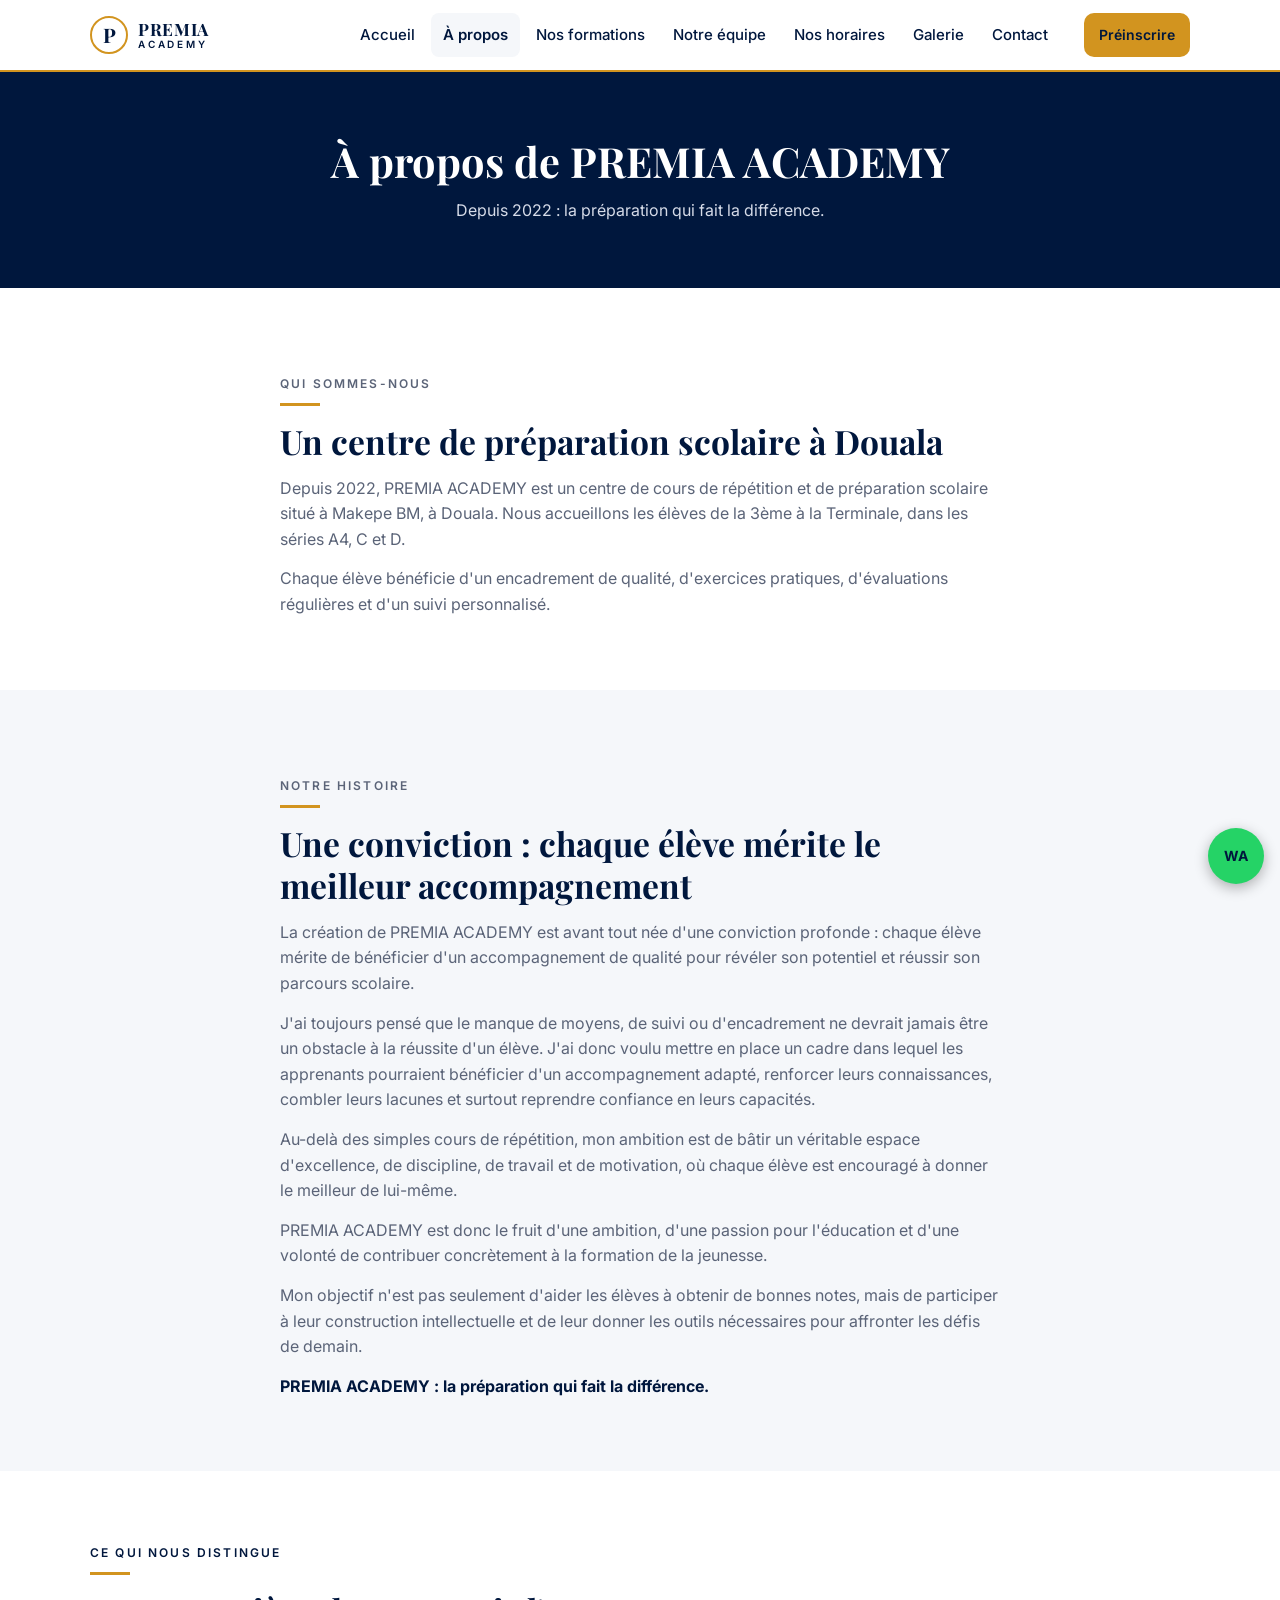
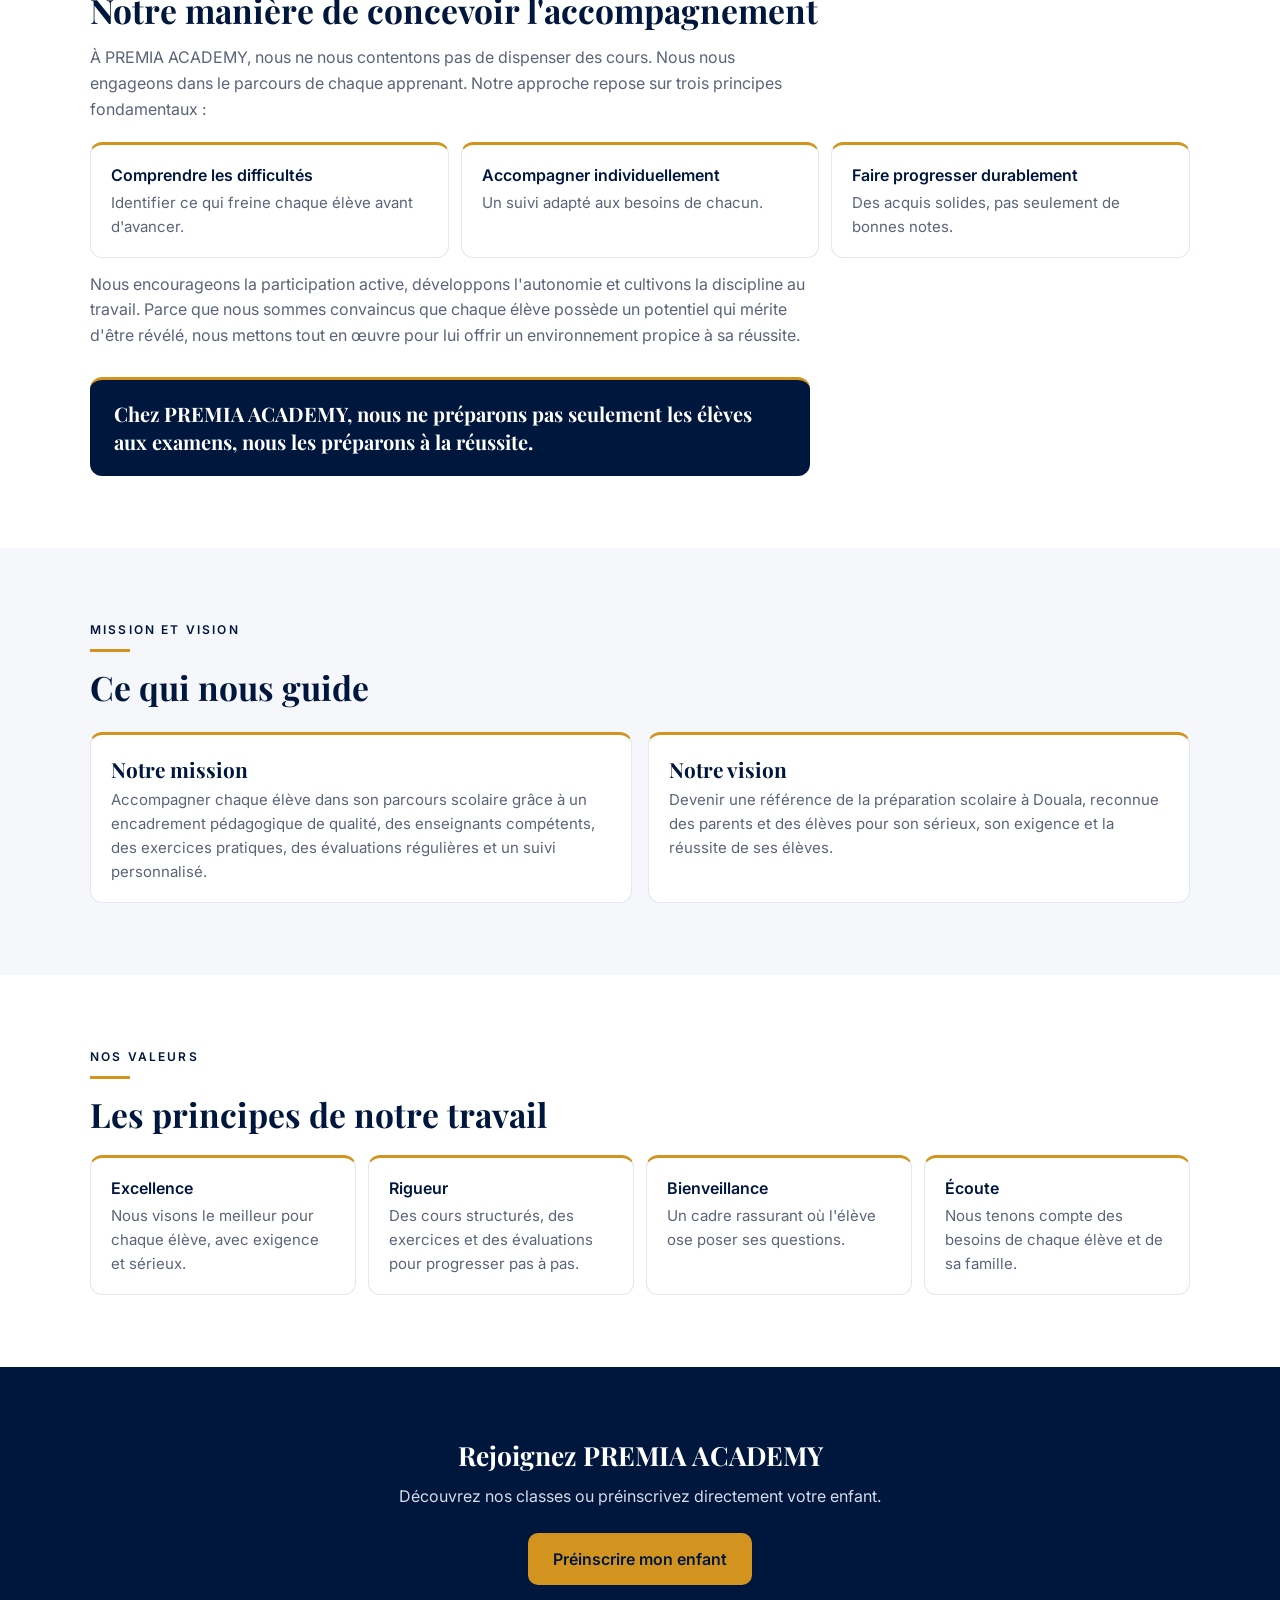
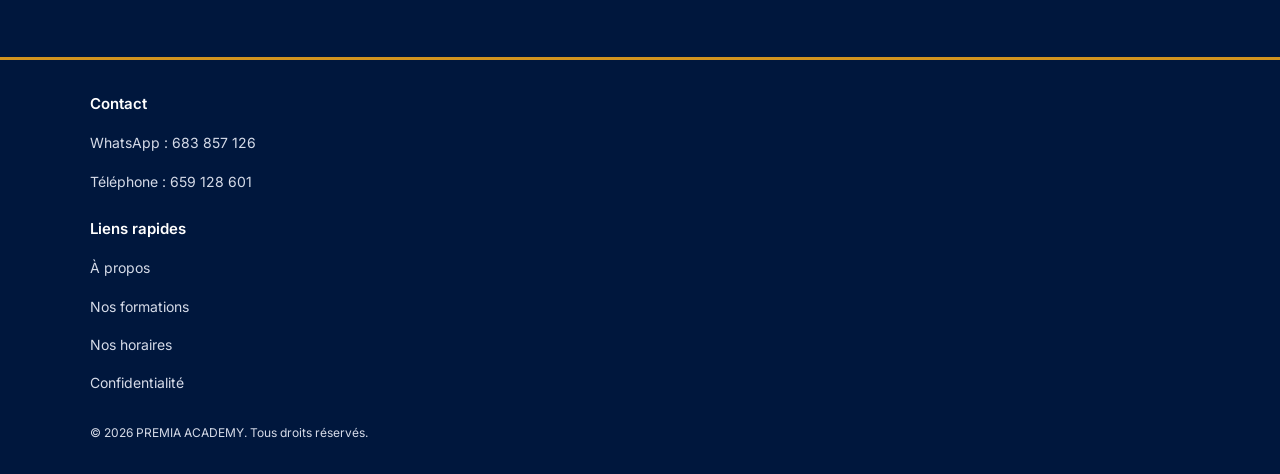
==== a-propos.html @ 53cdbd76 "Mise en ligne du site" ====
<!DOCTYPE html>
<html lang="fr">
<head>
  <meta charset="UTF-8">
  <meta name="viewport" content="width=device-width, initial-scale=1">
  <title>À propos | PREMIA ACADEMY, centre de préparation scolaire à Douala depuis 2022</title>
  <meta name="description" content="Découvrez PREMIA ACADEMY, centre de cours de répétition à Makepe, Douala. Notre mission : accompagner les élèves de la 3ème à la Terminale vers la réussite scolaire.">
  <meta name="theme-color" content="#00173D">
  <link rel="icon" type="image/png" href="assets/img/logo/logo-complet.png">
  <meta property="og:type" content="website">
  <meta property="og:title" content="À propos | PREMIA ACADEMY">
  <meta property="og:description" content="Notre histoire, notre approche, notre mission et nos valeurs.">
  <meta property="og:image" content="assets/img/logo/logo-complet.png">
  <link rel="preconnect" href="https://fonts.googleapis.com">
  <link rel="preconnect" href="https://fonts.gstatic.com" crossorigin>
  <link href="https://fonts.googleapis.com/css2?family=Inter:wght@400;500;600&family=Playfair+Display:wght@600;700&display=swap" rel="stylesheet">
  <link rel="stylesheet" href="assets/css/style.css">
  <script src="assets/js/main.js" defer></script>
</head>
<body>
  <a class="skip-link" href="#contenu">Aller au contenu</a>

  <header class="site-header">
    <div class="header-inner">
      <a class="brand" href="index.html" aria-label="PREMIA ACADEMY, accueil">
        <span class="brand-mono" aria-hidden="true">P</span>
        <span class="brand-text">
          <span class="brand-name">PREMIA</span>
          <span class="brand-sub">ACADEMY</span>
        </span>
      </a>
      <div class="header-actions">
        <a class="btn btn-gold btn-sm" href="preinscription.html">Préinscrire</a>
        <button class="nav-toggle" type="button" aria-expanded="false"
                aria-controls="menu-principal" aria-label="Ouvrir le menu">
          <span class="nav-toggle-bar"></span>
        </button>
      </div>
    </div>
    <nav class="main-nav" id="menu-principal" aria-label="Navigation principale">
      <ul>
        <li><a href="index.html">Accueil</a></li>
        <li><a href="a-propos.html" aria-current="page">À propos</a></li>
        <li><a href="formations.html">Nos formations</a></li>
        <li><a href="equipe.html">Notre équipe</a></li>
        <li><a href="horaires.html">Nos horaires</a></li>
        <li><a href="galerie.html">Galerie</a></li>
        <li><a href="contact.html">Contact</a></li>
      </ul>
    </nav>
  </header>

  <main id="contenu">
    <section class="page-hero">
      <div class="container">
        <h1>À propos de PREMIA ACADEMY</h1>
        <p>Depuis 2022 : la préparation qui fait la différence.</p>
      </div>
    </section>

    <section class="section" aria-labelledby="titre-qui">
      <div class="container texte-long">
        <p class="eyebrow">Qui sommes-nous</p>
        <h2 id="titre-qui">Un centre de préparation scolaire à Douala</h2>
        <p>Depuis 2022, PREMIA ACADEMY est un centre de cours de répétition et de préparation scolaire situé à Makepe BM, à Douala. Nous accueillons les élèves de la 3ème à la Terminale, dans les séries A4, C et D.</p>
        <p>Chaque élève bénéficie d'un encadrement de qualité, d'exercices pratiques, d'évaluations régulières et d'un suivi personnalisé.</p>
      </div>
    </section>

    <section class="section section-alt" aria-labelledby="titre-histoire">
      <div class="container texte-long">
        <p class="eyebrow">Notre histoire</p>
        <h2 id="titre-histoire">Une conviction : chaque élève mérite le meilleur accompagnement</h2>
        <p>La création de PREMIA ACADEMY est avant tout née d'une conviction profonde : chaque élève mérite de bénéficier d'un accompagnement de qualité pour révéler son potentiel et réussir son parcours scolaire.</p>
        <p>J'ai toujours pensé que le manque de moyens, de suivi ou d'encadrement ne devrait jamais être un obstacle à la réussite d'un élève. J'ai donc voulu mettre en place un cadre dans lequel les apprenants pourraient bénéficier d'un accompagnement adapté, renforcer leurs connaissances, combler leurs lacunes et surtout reprendre confiance en leurs capacités.</p>
        <p>Au-delà des simples cours de répétition, mon ambition est de bâtir un véritable espace d'excellence, de discipline, de travail et de motivation, où chaque élève est encouragé à donner le meilleur de lui-même.</p>
        <p>PREMIA ACADEMY est donc le fruit d'une ambition, d'une passion pour l'éducation et d'une volonté de contribuer concrètement à la formation de la jeunesse.</p>
        <p>Mon objectif n'est pas seulement d'aider les élèves à obtenir de bonnes notes, mais de participer à leur construction intellectuelle et de leur donner les outils nécessaires pour affronter les défis de demain.</p>
        <p><strong>PREMIA ACADEMY : la préparation qui fait la différence.</strong></p>
      </div>
    </section>

    <section class="section" aria-labelledby="titre-distingue">
      <div class="container">
        <p class="eyebrow">Ce qui nous distingue</p>
        <h2 id="titre-distingue">Notre manière de concevoir l'accompagnement</h2>
        <div class="texte-long">
          <p>À PREMIA ACADEMY, nous ne nous contentons pas de dispenser des cours. Nous nous engageons dans le parcours de chaque apprenant. Notre approche repose sur trois principes fondamentaux :</p>
        </div>
        <ul class="cards cards-3">
          <li class="card">
            <h3>Comprendre les difficultés</h3>
            <p>Identifier ce qui freine chaque élève avant d'avancer.</p>
          </li>
          <li class="card">
            <h3>Accompagner individuellement</h3>
            <p>Un suivi adapté aux besoins de chacun.</p>
          </li>
          <li class="card">
            <h3>Faire progresser durablement</h3>
            <p>Des acquis solides, pas seulement de bonnes notes.</p>
          </li>
        </ul>
        <div class="texte-long">
          <p>Nous encourageons la participation active, développons l'autonomie et cultivons la discipline au travail. Parce que nous sommes convaincus que chaque élève possède un potentiel qui mérite d'être révélé, nous mettons tout en œuvre pour lui offrir un environnement propice à sa réussite.</p>
        </div>
        <p class="citation">Chez PREMIA ACADEMY, nous ne préparons pas seulement les élèves aux examens, nous les préparons à la réussite.</p>
      </div>
    </section>

    <section class="section section-alt" aria-labelledby="titre-mission">
      <div class="container">
        <p class="eyebrow">Mission et vision</p>
        <h2 id="titre-mission">Ce qui nous guide</h2>
        <div class="duo">
          <div class="card">
            <h3>Notre mission</h3>
            <p>Accompagner chaque élève dans son parcours scolaire grâce à un encadrement pédagogique de qualité, des enseignants compétents, des exercices pratiques, des évaluations régulières et un suivi personnalisé.</p>
          </div>
          <div class="card">
            <h3>Notre vision</h3>
            <p>Devenir une référence de la préparation scolaire à Douala, reconnue des parents et des élèves pour son sérieux, son exigence et la réussite de ses élèves.</p>
          </div>
        </div>
      </div>
    </section>

    <section class="section" aria-labelledby="titre-valeurs">
      <div class="container">
        <p class="eyebrow">Nos valeurs</p>
        <h2 id="titre-valeurs">Les principes de notre travail</h2>
        <ul class="cards">
          <li class="card">
            <h3>Excellence</h3>
            <p>Nous visons le meilleur pour chaque élève, avec exigence et sérieux.</p>
          </li>
          <li class="card">
            <h3>Rigueur</h3>
            <p>Des cours structurés, des exercices et des évaluations pour progresser pas à pas.</p>
          </li>
          <li class="card">
            <h3>Bienveillance</h3>
            <p>Un cadre rassurant où l'élève ose poser ses questions.</p>
          </li>
          <li class="card">
            <h3>Écoute</h3>
            <p>Nous tenons compte des besoins de chaque élève et de sa famille.</p>
          </li>
        </ul>
      </div>
    </section>

    <section class="cta">
      <div class="container">
        <h2>Rejoignez PREMIA ACADEMY</h2>
        <p>Découvrez nos classes ou préinscrivez directement votre enfant.</p>
        <a class="btn btn-gold" href="preinscription.html">Préinscrire mon enfant</a>
      </div>
    </section>
  </main>

  <footer class="site-footer">
    <div class="container">
      <h3>Contact</h3>
      <a href="https://wa.me/237683857126">WhatsApp : 683 857 126</a>
      <a href="tel:+237659128601">Téléphone : 659 128 601</a>
      <h3>Liens rapides</h3>
      <a href="a-propos.html">À propos</a>
      <a href="formations.html">Nos formations</a>
      <a href="horaires.html">Nos horaires</a>
      <a href="confidentialite.html">Confidentialité</a>
      <p class="copyright">© 2026 PREMIA ACADEMY. Tous droits réservés.</p>
    </div>
  </footer>

  <a class="wa-float" href="https://wa.me/237683857126" aria-label="Écrire sur WhatsApp">WA</a>
</body>
</html>
---- assets/css/style.css ----
*, *::before, *::after {
  box-sizing: border-box;
}

html, body {
  max-width: 100%;
  overflow-x: hidden;
}

body {
  overflow-wrap: break-word;
}

img, table, iframe, video {
  max-width: 100%;
  height: auto;
}
/* =========================================================
   PREMIA ACADEMY - style.css
   1. Variables   2. Base   3. Boutons   4. En-tête
   5. Sections    6. Pied de page   7. Adaptations écran large
   ========================================================= */

/* ---------- 1. VARIABLES (la charte graphique) ---------- */
:root {
  --marine: #00173D;
  --dore: #D2941F;
  --blanc: #FFFFFF;
  --fond-alt: #F5F7FA;
  --texte-2: #5B6478;
  --bord: #E2E7F0;
  --clair: #D5DBE8;
  --font-titre: 'Playfair Display', Georgia, serif;
  --font-texte: 'Inter', system-ui, -apple-system, 'Segoe UI', Arial, sans-serif;
}

/* ---------- 2. BASE ---------- */
*, *::before, *::after { box-sizing: border-box; }
html { scroll-behavior: smooth; -webkit-text-size-adjust: 100%; }
body {
  margin: 0;
  font-family: var(--font-texte);
  font-size: 1rem;
  line-height: 1.6;
  color: var(--marine);
  background: var(--blanc);
}
img { max-width: 100%; height: auto; display: block; }
h1, h2, h3, p, ul, ol { margin: 0; padding: 0; }
ul, ol { list-style: none; }
a { color: inherit; }
h2 {
  font-family: var(--font-titre);
  font-weight: 700;
  font-size: 1.7rem;
  line-height: 1.25;
}
.container { width: min(100% - 48px, 1100px); margin-inline: auto; }

:focus-visible { outline: 3px solid var(--dore); outline-offset: 3px; }

.skip-link {
  position: absolute; left: -9999px; top: 8px;
  background: var(--marine); color: var(--blanc);
  padding: 10px 16px; border-radius: 8px; z-index: 100;
}
.skip-link:focus { left: 16px; }

/* ---------- 3. BOUTONS ---------- */
.btn {
  display: inline-flex; align-items: center; justify-content: center;
  min-height: 52px; padding: 0 24px;
  border: 1.5px solid transparent; border-radius: 10px;
  font-weight: 600; font-size: 1rem; text-decoration: none;
  transition: transform .15s ease, background-color .15s ease;
}
.btn:hover { transform: translateY(-2px); }
.btn-gold { background: var(--dore); color: var(--marine); }
.btn-gold:hover { background: #E0A22E; }
.btn-outline { border-color: var(--marine); color: var(--marine); }
.btn-outline:hover { background: var(--marine); color: var(--blanc); }
.btn-outline-light { border-color: var(--blanc); color: var(--blanc); }
.btn-outline-light:hover { background: var(--blanc); color: var(--marine); }
.btn-sm { min-height: 44px; padding: 0 14px; font-size: .875rem; }

/* ---------- 4. EN-TÊTE ---------- */
.site-header {
  position: sticky; top: 0; z-index: 50;
  background: var(--blanc);
  border-bottom: 2px solid var(--dore);
}
.header-inner {
  width: min(100% - 32px, 1100px); height: 64px; margin-inline: auto;
  display: flex; align-items: center; justify-content: space-between;
}
.brand { display: flex; align-items: center; gap: 10px; text-decoration: none; }
.brand-mono {
  width: 38px; height: 38px; border-radius: 50%;
  border: 2px solid var(--dore);
  display: flex; align-items: center; justify-content: center;
  font-family: var(--font-titre); font-weight: 700; font-size: 1.25rem;
}
.brand-text { display: flex; flex-direction: column; line-height: 1.1; }
.brand-name { font-family: var(--font-titre); font-weight: 700; font-size: 1.0625rem; letter-spacing: .04em; }
.brand-sub { font-size: .625rem; font-weight: 600; letter-spacing: .28em; }
.header-actions { display: flex; align-items: center; gap: 8px; }

/* Bouton menu (burger) */
.nav-toggle {
  width: 44px; height: 44px; background: none; border: 0; cursor: pointer;
  display: flex; align-items: center; justify-content: center;
}
.nav-toggle-bar, .nav-toggle-bar::before, .nav-toggle-bar::after {
  display: block; width: 24px; height: 2px;
  background: var(--marine); border-radius: 2px;
  transition: transform .2s ease, background-color .2s ease;
}
.nav-toggle-bar { position: relative; }
.nav-toggle-bar::before, .nav-toggle-bar::after { content: ""; position: absolute; left: 0; }
.nav-toggle-bar::before { top: -7px; }
.nav-toggle-bar::after { top: 7px; }
.nav-toggle[aria-expanded="true"] .nav-toggle-bar { background: transparent; }
.nav-toggle[aria-expanded="true"] .nav-toggle-bar::before { top: 0; transform: rotate(45deg); }
.nav-toggle[aria-expanded="true"] .nav-toggle-bar::after { top: 0; transform: rotate(-45deg); }

/* Menu : caché sur mobile, affiché quand le JavaScript ajoute "is-open" */
.main-nav { display: none; background: var(--blanc); border-top: 1px solid var(--bord); }
.main-nav.is-open { display: block; }
.main-nav a {
  display: block; padding: 14px 24px; min-height: 48px;
  font-weight: 500; text-decoration: none;
}
.main-nav a:hover, .main-nav a[aria-current="page"] { background: var(--fond-alt); }
.main-nav a[aria-current="page"] { font-weight: 600; }

/* ---------- 5. SECTIONS ---------- */
.hero { background: var(--marine); color: var(--blanc); text-align: center; padding: 32px 0 40px; }
.hero-logo {
  width: 128px; height: 128px; margin: 0 auto 24px;
  background: var(--blanc); padding: 6px; border-radius: 16px;
}
.hero h1 { font-family: var(--font-titre); font-weight: 700; font-size: 1.95rem; line-height: 1.2; }
.hero h1 span { color: var(--dore); }
.hero-text { max-width: 560px; margin: 16px auto 0; color: var(--clair); font-size: 1.0625rem; }
.hero-actions { display: flex; flex-direction: column; gap: 12px; margin-top: 28px; }

.section { padding: 48px 0; }
.section-alt { background: var(--fond-alt); }
.eyebrow { font-size: .75rem; font-weight: 600; letter-spacing: .18em; text-transform: uppercase; }
.eyebrow::after { content: ""; display: block; width: 40px; height: 3px; background: var(--dore); margin: 10px 0 14px; }

.card { background: var(--blanc); border: 1px solid var(--bord); border-radius: 12px; padding: 18px 20px; }
.card h3 { font-size: 1rem; font-weight: 600; }
.card p { margin-top: 2px; color: var(--texte-2); font-size: .9375rem; }
.cards { display: grid; gap: 12px; margin-top: 20px; }
.cards .card { border-top: 3px solid var(--dore); }
.section .container > .card { margin-top: 12px; }
.section .container > .btn { width: 100%; margin-top: 20px; }

.class-grid { display: grid; grid-template-columns: 1fr 1fr; gap: 12px; margin: 20px 0 24px; }
.class-grid + .btn { margin-top: 0; }
.class-card {
  background: var(--blanc); border: 1px solid var(--bord); border-top: 3px solid var(--dore);
  border-radius: 12px; padding: 16px; min-height: 112px;
}
.class-card h3 { font-family: var(--font-titre); font-weight: 700; font-size: 1.25rem; }
.class-card p { margin-top: 6px; color: var(--texte-2); font-size: .8125rem; }

.steps { counter-reset: etape; margin-top: 8px; }
.steps li {
  counter-increment: etape;
  display: grid; grid-template-columns: 36px 1fr; column-gap: 14px; margin-top: 18px;
}
.steps li::before {
  content: counter(etape);
  grid-column: 1; grid-row: 1 / span 2;
  width: 36px; height: 36px; border-radius: 50%;
  background: var(--dore); color: var(--marine); font-weight: 700;
  display: flex; align-items: center; justify-content: center;
}
.steps h3 { grid-column: 2; grid-row: 1; font-size: 1rem; font-weight: 600; }
.steps p { grid-column: 2; grid-row: 2; color: var(--texte-2); font-size: .9375rem; }

.cta { background: var(--marine); color: var(--blanc); text-align: center; padding: 48px 0; }
.cta h2 { color: var(--blanc); font-size: 1.65rem; }
.cta p { max-width: 640px; margin: 12px auto 24px; color: var(--clair); }
.cta .btn { width: 100%; }

/* ---------- 6. PIED DE PAGE ---------- */
.site-footer {
  background: var(--marine); color: var(--clair);
  padding: 32px 0; border-top: 3px solid var(--dore); font-size: .875rem;
}
.site-footer h3 { margin: 0 0 8px; color: var(--blanc); font-size: .9375rem; font-weight: 600; }
.site-footer h3:not(:first-child) { margin-top: 16px; }
.site-footer a { display: block; padding: 8px 0; text-decoration: none; }
.site-footer a:hover { text-decoration: underline; }
.copyright { margin-top: 20px; font-size: .75rem; }

/* Bouton WhatsApp flottant */
.wa-float {
  position: fixed; right: 16px; bottom: 16px; z-index: 60;
  width: 56px; height: 56px; border-radius: 50%;
  background: #25D366; color: var(--marine);
  display: flex; align-items: center; justify-content: center;
  font-weight: 700; font-size: .875rem; text-decoration: none;
  box-shadow: 0 4px 14px rgba(0, 0, 0, .3);
}

/* ---------- 7. ADAPTATION AUX ÉCRANS PLUS LARGES ---------- */
@media (min-width: 600px) {
  .hero-actions { flex-direction: row; justify-content: center; }
  .section .container > .btn, .cta .btn { width: auto; }
  .cards { grid-template-columns: 1fr 1fr; }
}

@media (min-width: 900px) {
  /* En-tête : logo | menu | bouton, sur une seule ligne */
  .site-header {
    display: flex; align-items: center; gap: 24px; min-height: 72px;
    padding: 0 max(24px, calc((100% - 1100px) / 2));
  }
  .header-inner { display: contents; }
  .brand { order: 0; }
  .main-nav { order: 1; display: block; margin-left: auto; border: 0; }
  .main-nav ul { display: flex; gap: 4px; }
  .main-nav a { padding: 10px 12px; min-height: 0; border-radius: 8px; font-size: .9375rem; }
  .header-actions { order: 2; }
  .nav-toggle { display: none; }

  .hero { padding: 72px 0; }
  .hero h1 { font-size: 2.75rem; max-width: 760px; margin-inline: auto; }
  .section, .cta { padding: 72px 0; }
  h2 { font-size: 2.1rem; }
  .cards, .class-grid { grid-template-columns: repeat(4, 1fr); }
  .steps { display: grid; grid-template-columns: repeat(3, 1fr); gap: 24px; }
  .steps li { margin-top: 18px; }
}

@media (prefers-reduced-motion: reduce) {
  html { scroll-behavior: auto; }
  * { transition: none !important; }
}

/* ---------- 9. FORMULAIRES ---------- */
.form { max-width: 560px; margin: 24px auto 0; display: grid; gap: 18px; }
.champ label { display: block; margin-bottom: 6px; font-weight: 600; }
.champ .facultatif { font-weight: 400; color: var(--texte-2); }
.champ input[type="text"], .champ input[type="tel"], .champ select {
  width: 100%; min-height: 50px; padding: 0 14px;
  border: 1.5px solid #7B8499; border-radius: 10px;
  font: inherit; color: var(--marine); background: var(--blanc);
}
.champ input:focus, .champ select:focus { outline: 3px solid var(--dore); outline-offset: 2px; border-color: var(--marine); }
.champ [aria-invalid="true"] { border-color: #B3261E; }
.erreur { margin-top: 6px; color: #B3261E; font-size: .875rem; }
.consentement { display: flex; gap: 12px; align-items: flex-start; font-size: .9rem; }
.consentement input { flex: none; width: 22px; height: 22px; margin-top: 2px; accent-color: var(--marine); }
.form .btn { width: 100%; }
.note-form { color: var(--texte-2); font-size: .875rem; text-align: center; }

/* ---------- 8. PAGES INTÉRIEURES ---------- */
.page-hero { background: var(--marine); color: var(--blanc); text-align: center; padding: 40px 0; }
.page-hero h1 { font-family: var(--font-titre); font-weight: 700; font-size: 1.9rem; line-height: 1.2; }
.page-hero p { max-width: 620px; margin: 12px auto 0; color: var(--clair); }

.formations-grid { display: grid; gap: 16px; margin-top: 24px; }
.formation {
  background: var(--blanc); border: 1px solid var(--bord); border-top: 3px solid var(--dore);
  border-radius: 12px; padding: 20px;
}
.formation h3 { font-family: var(--font-titre); font-weight: 700; font-size: 1.3rem; }
.matieres { display: flex; flex-wrap: wrap; gap: 8px; margin: 14px 0 18px; }
.matieres li {
  background: var(--fond-alt); border: 1px solid var(--bord); border-radius: 999px;
  padding: 4px 12px; font-size: .8125rem; font-weight: 500;
}
.lien-fleche { font-weight: 600; text-decoration: none; border-bottom: 2px solid var(--dore); }
.lien-fleche:hover { background: var(--fond-alt); }
.intro { max-width: 680px; color: var(--texte-2); }

@media (min-width: 600px) {
  .formations-grid { grid-template-columns: 1fr 1fr; }
}
@media (min-width: 900px) {
  .formations-grid { grid-template-columns: repeat(3, 1fr); }
  .page-hero { padding: 64px 0; }
  .page-hero h1 { font-size: 2.6rem; }
}

/* ---------- 9. FORMULAIRES ---------- */
.form { max-width: 560px; margin: 24px auto 0; display: grid; gap: 18px; }
.champ label { display: block; margin-bottom: 6px; font-weight: 600; }
.champ .facultatif { font-weight: 400; color: var(--texte-2); }
.champ input[type="text"], .champ input[type="tel"], .champ select {
  width: 100%; min-height: 50px; padding: 0 14px;
  border: 1.5px solid #7B8499; border-radius: 10px;
  font: inherit; color: var(--marine); background: var(--blanc);
}
.champ input:focus, .champ select:focus { outline: 3px solid var(--dore); outline-offset: 2px; border-color: var(--marine); }
.champ [aria-invalid="true"] { border-color: #B3261E; }
.erreur { margin-top: 6px; color: #B3261E; font-size: .875rem; }
.consentement { display: flex; gap: 12px; align-items: flex-start; font-size: .9rem; }
.consentement input { flex: none; width: 22px; height: 22px; margin-top: 2px; accent-color: var(--marine); }
.form .btn { width: 100%; }
.note-form { color: var(--texte-2); font-size: .875rem; text-align: center; }

/* ---------- 11. PAGE CONTACT ---------- */
.contact-grid { display: grid; gap: 32px; margin-top: 24px; }
.contact-infos { display: grid; gap: 12px; align-content: start; }
.contact-infos .btn { width: 100%; margin-top: 14px; }
.contact-infos address { font-style: normal; color: var(--texte-2); font-size: .9375rem; }
.contact-form-bloc h3 { font-family: var(--font-titre); font-weight: 700; font-size: 1.4rem; }
.contact-form-bloc .form { margin: 16px 0 0; max-width: none; }
.champ textarea {
  width: 100%; min-height: 140px; padding: 12px 14px; resize: vertical;
  border: 1.5px solid #7B8499; border-radius: 10px;
  font: inherit; color: var(--marine); background: var(--blanc);
}
.champ textarea:focus { outline: 3px solid var(--dore); outline-offset: 2px; border-color: var(--marine); }

@media (min-width: 900px) {
  .contact-grid { grid-template-columns: 1fr 1fr; gap: 48px; }
}

/* ---------- 12. PAGE À PROPOS ---------- */
.texte-long { max-width: 720px; }
.texte-long p { margin-top: 14px; color: var(--texte-2); }
.duo { display: grid; gap: 16px; margin-top: 24px; }
.duo .card { border-top: 3px solid var(--dore); }
.duo .card h3 { font-family: var(--font-titre); font-weight: 700; font-size: 1.3rem; }

@media (min-width: 600px) {
  .duo { grid-template-columns: 1fr 1fr; }
}

/* ---------- 13. À PROPOS : HISTOIRE ET PRINCIPES ---------- */
.citation {
  max-width: 720px; margin-top: 28px; padding: 20px 24px;
  background: var(--marine); color: var(--blanc);
  border-radius: 12px; border-top: 3px solid var(--dore);
  font-family: var(--font-titre); font-weight: 700; font-size: 1.25rem; line-height: 1.4;
}
.texte-long strong { color: var(--marine); }

@media (min-width: 900px) {
  .cards-3 { grid-template-columns: repeat(3, 1fr); }
}

/* ---------- 14. PAGE ÉQUIPE ---------- */
.equipe-grid { display: grid; gap: 16px; margin-top: 24px; }
.membre {
  background: var(--blanc); border: 1px solid var(--bord); border-top: 3px solid var(--dore);
  border-radius: 12px; padding: 24px 20px; text-align: center;
}
.avatar {
  width: 96px; height: 96px; margin: 0 auto 14px; border-radius: 50%;
  border: 3px solid var(--dore); background: var(--marine); color: var(--blanc);
  display: flex; align-items: center; justify-content: center;
  font-family: var(--font-titre); font-weight: 700; font-size: 1.8rem;
}
img.avatar { display: block; object-fit: cover; }
.membre h3 { font-size: 1.0625rem; font-weight: 600; }
.membre .matiere { margin-top: 2px; font-size: .875rem; font-weight: 600; letter-spacing: .04em; text-transform: uppercase; }
.membre .presentation { margin-top: 10px; color: var(--texte-2); font-size: .9375rem; }

@media (min-width: 600px) {
  .equipe-grid { grid-template-columns: 1fr 1fr; }
}
@media (min-width: 900px) {
  .equipe-grid { grid-template-columns: repeat(3, 1fr); }
}

<!DOCTYPE html>
<html lang="fr">
<head>
  <meta charset="UTF-8">
  <meta name="viewport" content="width=device-width, initial-scale=1">
  <title>Notre équipe | PREMIA ACADEMY, enseignants à Douala</title>
  <meta name="description" content="Rencontrez les enseignants de PREMIA ACADEMY à Makepe BM, Douala : des professeurs compétents pour accompagner chaque élève de la 3ème à la Terminale.">
  <meta name="theme-color" content="#00173D">
  <meta property="og:type" content="website">
  <meta property="og:title" content="Notre équipe | PREMIA ACADEMY">
  <meta property="og:description" content="Des enseignants compétents pour chaque matière.">
  <meta property="og:image" content="assets/img/logo/logo-complet.png">
  <link rel="preconnect" href="https://fonts.googleapis.com">
  <link rel="preconnect" href="https://fonts.gstatic.com" crossorigin>
  <link href="https://fonts.googleapis.com/css2?family=Inter:wght@400;500;600&family=Playfair+Display:wght@600;700&display=swap" rel="stylesheet">
  <link rel="stylesheet" href="assets/css/style.css">
  <script src="assets/js/main.js" defer></script>
</head>
<body>
  <a class="skip-link" href="#contenu">Aller au contenu</a>

  <header class="site-header">
    <div class="header-inner">
      <a class="brand" href="index.html" aria-label="PREMIA ACADEMY, accueil">
        <span class="brand-mono" aria-hidden="true">P</span>
        <span class="brand-text">
          <span class="brand-name">PREMIA</span>
          <span class="brand-sub">ACADEMY</span>
        </span>
      </a>
      <div class="header-actions">
        <a class="btn btn-gold btn-sm" href="preinscription.html">Préinscrire</a>
        <button class="nav-toggle" type="button" aria-expanded="false"
                aria-controls="menu-principal" aria-label="Ouvrir le menu">
          <span class="nav-toggle-bar"></span>
        </button>
      </div>
    </div>
    <nav class="main-nav" id="menu-principal" aria-label="Navigation principale">
      <ul>
        <li><a href="index.html">Accueil</a></li>
        <li><a href="a-propos.html">À propos</a></li>
        <li><a href="formations.html">Nos formations</a></li>
        <li><a href="equipe.html" aria-current="page">Notre équipe</a></li>
        <li><a href="horaires.html">Nos horaires</a></li>
        <li><a href="galerie.html">Galerie</a></li>
        <li><a href="contact.html">Contact</a></li>
      </ul>
    </nav>
  </header>

  <main id="contenu">
    <section class="page-hero">
      <div class="container">
        <h1>Notre équipe</h1>
        <p>Des enseignants compétents, engagés dans la réussite de chaque élève.</p>
      </div>
    </section>

    <section class="section" aria-labelledby="titre-equipe">
      <div class="container">
        <p class="eyebrow">Équipe pédagogique</p>
        <h2 id="titre-equipe">Ceux qui accompagnent vos enfants</h2>

        <div class="equipe-grid">

          <!-- ===== MODÈLE 1 : sans photo (initiales) ===== -->
          <article class="membre">
            <div class="avatar" aria-hidden="true">NN</div>
            <h3>[NOM DE L'ENSEIGNANT]</h3>
            <p class="matiere">[Matière]</p>
            <p class="presentation">[Une phrase de présentation]</p>
          </article>

          <!-- ===== MODÈLE 2 : avec photo =====
               Mets la photo dans assets/img/team/ (ex. prenom-nom.jpg)
          <article class="membre">
            <img class="avatar" src="assets/img/team/prenom-nom.jpg"
                 alt="Photo de [Nom de l'enseignant]" width="96" height="96" loading="lazy">
            <h3>[NOM DE L'ENSEIGNANT]</h3>
            <p class="matiere">[Matière]</p>
            <p class="presentation">[Une phrase de présentation]</p>
          </article>
          -->

          <article class="membre">
            <div class="avatar" aria-hidden="true">NN</div>
            <h3>[NOM DE L'ENSEIGNANT]</h3>
            <p class="matiere">[Matière]</p>
            <p class="presentation">[Une phrase de présentation]</p>
          </article>

          <article class="membre">
            <div class="avatar" aria-hidden="true">NN</div>
            <h3>[NOM DE L'ENSEIGNANT]</h3>
            <p class="matiere">[Matière]</p>
            <p class="presentation">[Une phrase de présentation]</p>
          </article>

        </div>
      </div>
    </section>

    <section class="cta">
      <div class="container">
        <h2>Une question sur nos enseignants ?</h2>
        <p>Écrivez-nous, nous vous répondons avec plaisir.</p>
        <a class="btn btn-gold" href="https://wa.me/237683857126">Écrire sur WhatsApp</a>
      </div>
    </section>
  </main>

  <footer class="site-footer">
    <div class="container">
      <h3>Contact</h3>
      <a href="https://wa.me/237683857126">WhatsApp : 683 857 126</a>
      <a href="tel:+237659128601">Téléphone : 659 128 601</a>
      <h3>Liens rapides</h3>
      <a href="a-propos.html">À propos</a>
      <a href="formations.html">Nos formations</a>
      <a href="horaires.html">Nos horaires</a>
      <a href="confidentialite.html">Confidentialité</a>
      <p class="copyright">© 2026 PREMIA ACADEMY. Tous droits réservés.</p>
    </div>
  </footer>

  <a class="wa-float" href="https://wa.me/237683857126" aria-label="Écrire sur WhatsApp">WA</a>
</body>
</html>

/* GALERIE PREMIA ACADEMY */

.galerie-grid {
    display: grid;
    grid-template-columns: repeat(3, 1fr);
    gap: 25px;
    margin-top: 50px;
}

.galerie-item {
    background: white;
    border-radius: 15px;
    overflow: hidden;
    box-shadow: 0 8px 25px rgba(0, 0, 0, 0.07);
    transition: 0.3s ease;
}

.galerie-item:hover {
    transform: translateY(-7px);
}

.galerie-item img {
    width: 100%;
    height: 260px;
    object-fit: cover;
    display: block;
}

.galerie-item figcaption {
    padding: 18px;
    color: #101b35;
    font-weight: 600;
}

.galerie-message {
    text-align: center;
    margin-top: 75px;
    padding: 45px 20px;
    background: #101b35;
    color: white;
    border-radius: 15px;
}

.galerie-message h2 {
    color: #d4af61;
    margin-bottom: 15px;
}

@media (max-width: 768px) {
    .galerie-grid {
        grid-template-columns: repeat(2, 1fr);
        gap: 15px;
    }

    .galerie-item img {
        height: 180px;
    }
}

@media (max-width: 480px) {
    .galerie-grid {
        grid-template-columns: 1fr;
    }

    .galerie-item img {
        height: 230px;
    }
}

/* ---------- 15. PAGE CONFIDENTIALITÉ ---------- */
.texte-long h2 { margin-top: 32px; font-size: 1.35rem; }
.texte-long h2:first-child { margin-top: 0; }
.texte-long ul { margin-top: 10px; padding-left: 20px; list-style: disc; color: var(--texte-2); }
.texte-long li { margin-top: 6px; }
.texte-long a { font-weight: 600; text-decoration: underline; }
.maj { margin-top: 32px; font-size: .875rem; }
.consentement a { font-weight: 600; text-decoration: underline; }

/* ---------- 16. GALERIE ---------- */
.galerie-grid { display: grid; grid-template-columns: 1fr 1fr; gap: 10px; margin-top: 24px; }
.galerie-grid figure { margin: 0; }
.vignette {
  display: block; width: 100%; padding: 0; border: 0; aspect-ratio: 4 / 3;
  background: var(--fond-alt); border-radius: 12px; overflow: hidden; cursor: pointer;
}
.vignette img { width: 100%; height: 100%; object-fit: cover; transition: transform .25s ease; }
.vignette:hover img { transform: scale(1.04); }
.galerie-grid figcaption { margin-top: 6px; font-size: .8125rem; color: var(--texte-2); }

.lightbox { width: 100%; max-width: min(96vw, 900px); padding: 0; border: 0; background: transparent; overflow: visible; }
.lightbox::backdrop { background: rgba(0, 23, 61, .92); }
.lightbox-inner { position: relative; text-align: center; }
.lightbox img { max-height: 80vh; margin: 0 auto; border-radius: 8px; background: var(--blanc); }
.lightbox p { margin-top: 10px; color: var(--blanc); font-size: .9375rem; }
.lightbox-close {
  position: absolute; top: 8px; right: 8px; width: 44px; height: 44px;
  border: 0; border-radius: 50%; background: var(--dore); color: var(--marine);
  font-size: 1.5rem; font-weight: 700; line-height: 1; cursor: pointer;
}

@media (min-width: 600px) {
  .galerie-grid { grid-template-columns: repeat(3, 1fr); }
}
@media (min-width: 900px) {
  .galerie-grid { grid-template-columns: repeat(4, 1fr); }
}
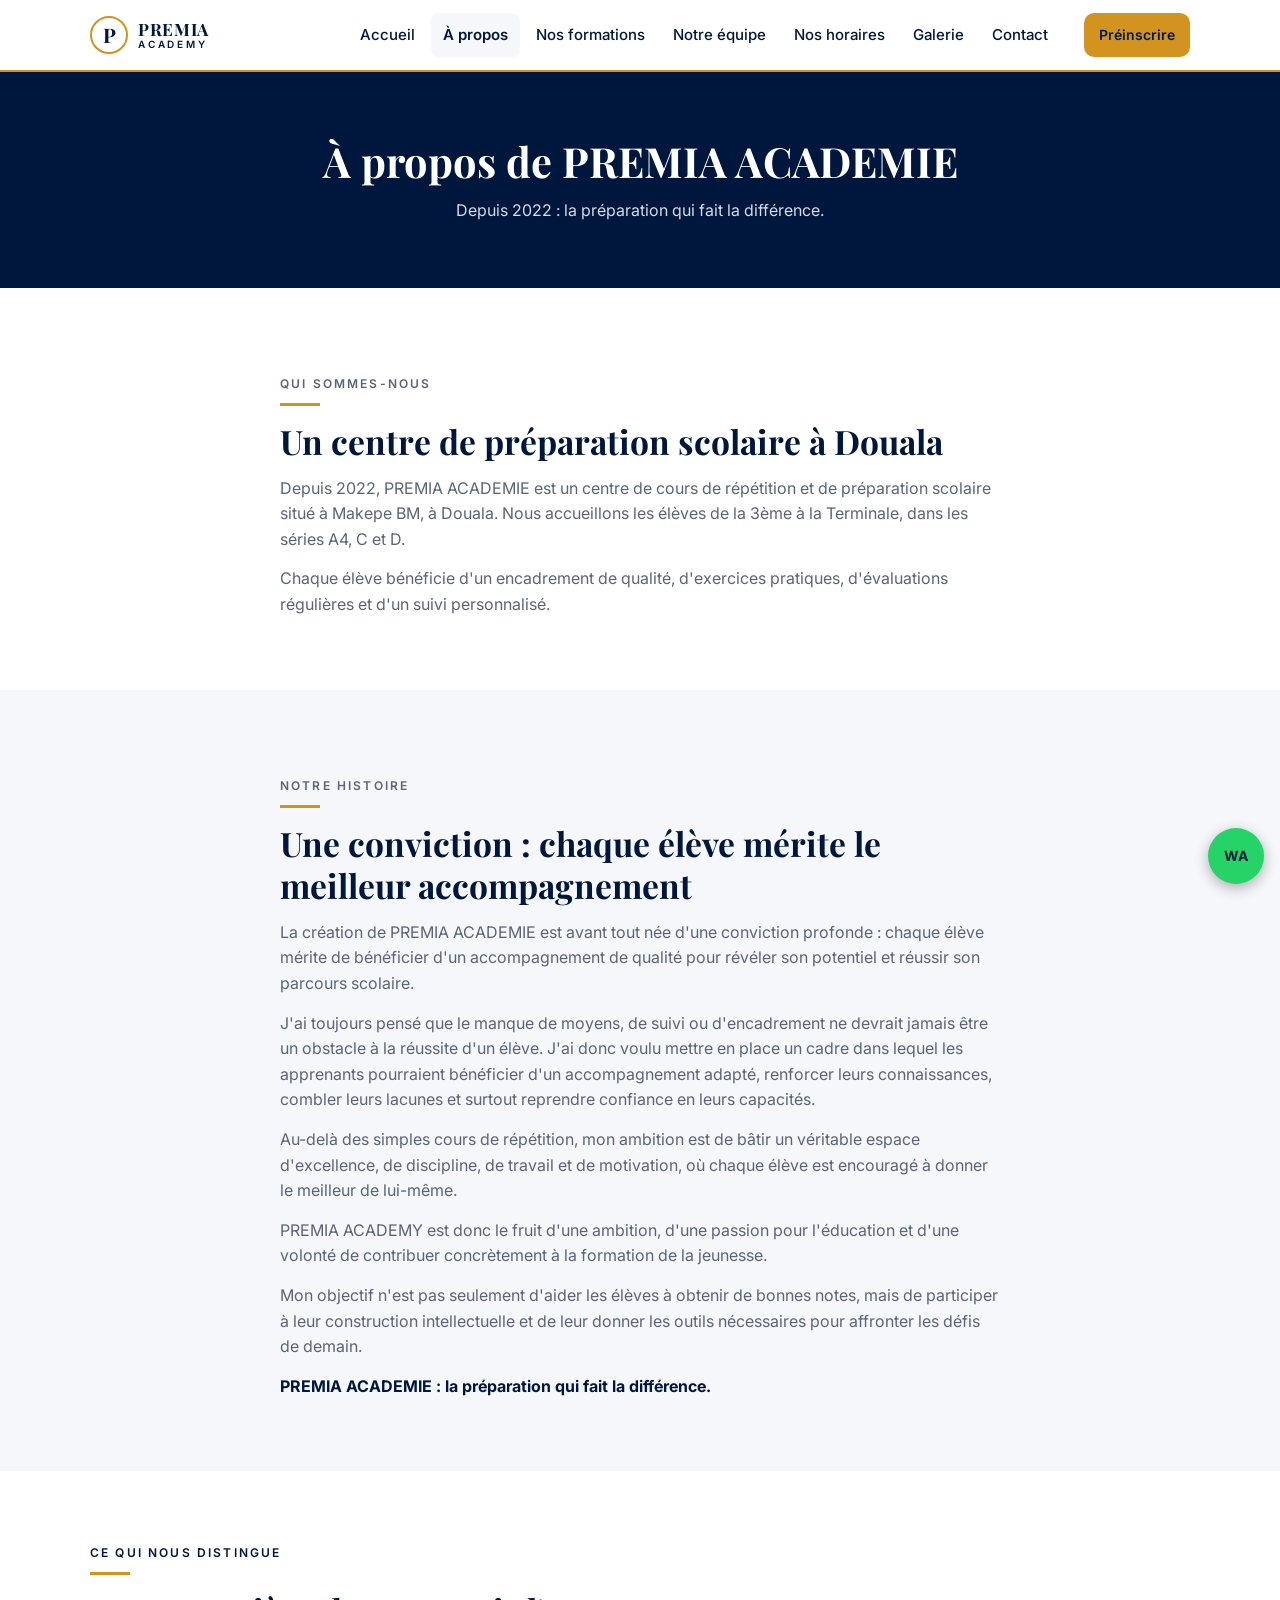
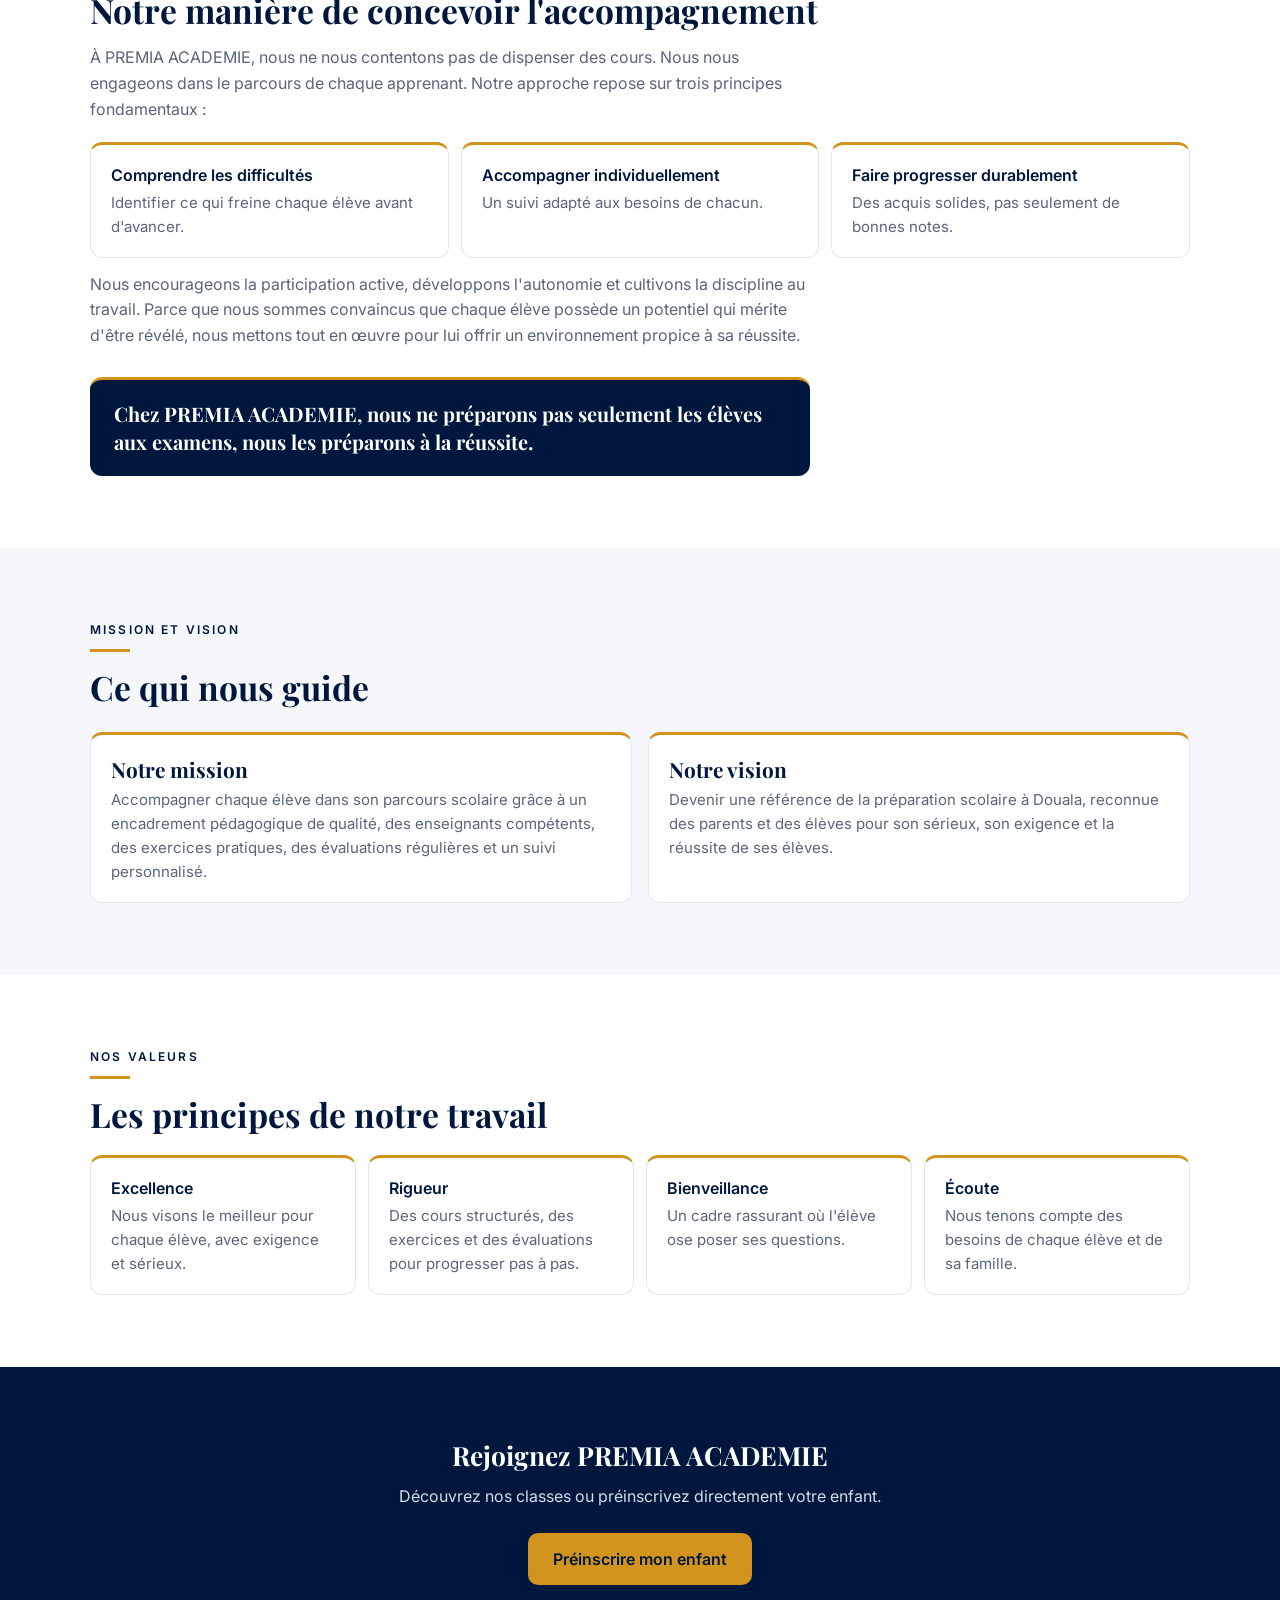
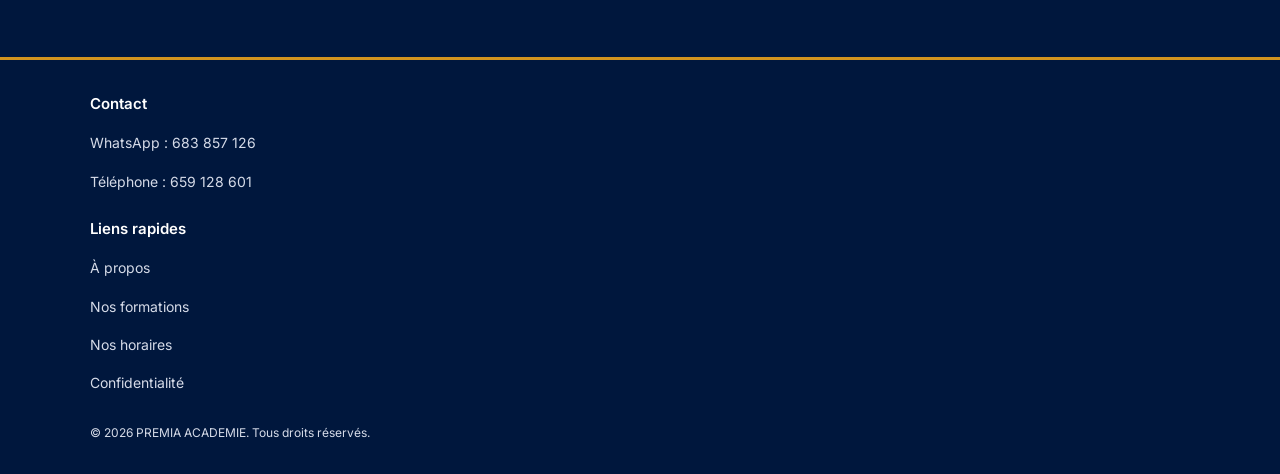
==== commit 4fe7c5e9: "version du site avant mise en ligne" ====
--- a/a-propos.html
+++ b/a-propos.html
@@ -53,7 +53,7 @@
   <main id="contenu">
     <section class="page-hero">
       <div class="container">
-        <h1>À propos de PREMIA ACADEMY</h1>
+        <h1>À propos de PREMIA ACADEMIE</h1>
         <p>Depuis 2022 : la préparation qui fait la différence.</p>
       </div>
     </section>
@@ -62,7 +62,7 @@
       <div class="container texte-long">
         <p class="eyebrow">Qui sommes-nous</p>
         <h2 id="titre-qui">Un centre de préparation scolaire à Douala</h2>
-        <p>Depuis 2022, PREMIA ACADEMY est un centre de cours de répétition et de préparation scolaire situé à Makepe BM, à Douala. Nous accueillons les élèves de la 3ème à la Terminale, dans les séries A4, C et D.</p>
+        <p>Depuis 2022, PREMIA ACADEMIE est un centre de cours de répétition et de préparation scolaire situé à Makepe BM, à Douala. Nous accueillons les élèves de la 3ème à la Terminale, dans les séries A4, C et D.</p>
         <p>Chaque élève bénéficie d'un encadrement de qualité, d'exercices pratiques, d'évaluations régulières et d'un suivi personnalisé.</p>
       </div>
     </section>
@@ -71,12 +71,12 @@
       <div class="container texte-long">
         <p class="eyebrow">Notre histoire</p>
         <h2 id="titre-histoire">Une conviction : chaque élève mérite le meilleur accompagnement</h2>
-        <p>La création de PREMIA ACADEMY est avant tout née d'une conviction profonde : chaque élève mérite de bénéficier d'un accompagnement de qualité pour révéler son potentiel et réussir son parcours scolaire.</p>
+        <p>La création de PREMIA ACADEMIE est avant tout née d'une conviction profonde : chaque élève mérite de bénéficier d'un accompagnement de qualité pour révéler son potentiel et réussir son parcours scolaire.</p>
         <p>J'ai toujours pensé que le manque de moyens, de suivi ou d'encadrement ne devrait jamais être un obstacle à la réussite d'un élève. J'ai donc voulu mettre en place un cadre dans lequel les apprenants pourraient bénéficier d'un accompagnement adapté, renforcer leurs connaissances, combler leurs lacunes et surtout reprendre confiance en leurs capacités.</p>
         <p>Au-delà des simples cours de répétition, mon ambition est de bâtir un véritable espace d'excellence, de discipline, de travail et de motivation, où chaque élève est encouragé à donner le meilleur de lui-même.</p>
         <p>PREMIA ACADEMY est donc le fruit d'une ambition, d'une passion pour l'éducation et d'une volonté de contribuer concrètement à la formation de la jeunesse.</p>
         <p>Mon objectif n'est pas seulement d'aider les élèves à obtenir de bonnes notes, mais de participer à leur construction intellectuelle et de leur donner les outils nécessaires pour affronter les défis de demain.</p>
-        <p><strong>PREMIA ACADEMY : la préparation qui fait la différence.</strong></p>
+        <p><strong>PREMIA ACADEMIE : la préparation qui fait la différence.</strong></p>
       </div>
     </section>
 
@@ -85,7 +85,7 @@
         <p class="eyebrow">Ce qui nous distingue</p>
         <h2 id="titre-distingue">Notre manière de concevoir l'accompagnement</h2>
         <div class="texte-long">
-          <p>À PREMIA ACADEMY, nous ne nous contentons pas de dispenser des cours. Nous nous engageons dans le parcours de chaque apprenant. Notre approche repose sur trois principes fondamentaux :</p>
+          <p>À PREMIA ACADEMIE, nous ne nous contentons pas de dispenser des cours. Nous nous engageons dans le parcours de chaque apprenant. Notre approche repose sur trois principes fondamentaux :</p>
         </div>
         <ul class="cards cards-3">
           <li class="card">
@@ -104,7 +104,7 @@
         <div class="texte-long">
           <p>Nous encourageons la participation active, développons l'autonomie et cultivons la discipline au travail. Parce que nous sommes convaincus que chaque élève possède un potentiel qui mérite d'être révélé, nous mettons tout en œuvre pour lui offrir un environnement propice à sa réussite.</p>
         </div>
-        <p class="citation">Chez PREMIA ACADEMY, nous ne préparons pas seulement les élèves aux examens, nous les préparons à la réussite.</p>
+        <p class="citation">Chez PREMIA ACADEMIE, nous ne préparons pas seulement les élèves aux examens, nous les préparons à la réussite.</p>
       </div>
     </section>
 
@@ -152,7 +152,7 @@
 
     <section class="cta">
       <div class="container">
-        <h2>Rejoignez PREMIA ACADEMY</h2>
+        <h2>Rejoignez PREMIA ACADEMIE</h2>
         <p>Découvrez nos classes ou préinscrivez directement votre enfant.</p>
         <a class="btn btn-gold" href="preinscription.html">Préinscrire mon enfant</a>
       </div>
@@ -169,7 +169,7 @@
       <a href="formations.html">Nos formations</a>
       <a href="horaires.html">Nos horaires</a>
       <a href="confidentialite.html">Confidentialité</a>
-      <p class="copyright">© 2026 PREMIA ACADEMY. Tous droits réservés.</p>
+      <p class="copyright">© 2026 PREMIA ACADEMIE. Tous droits réservés.</p>
     </div>
   </footer>
 
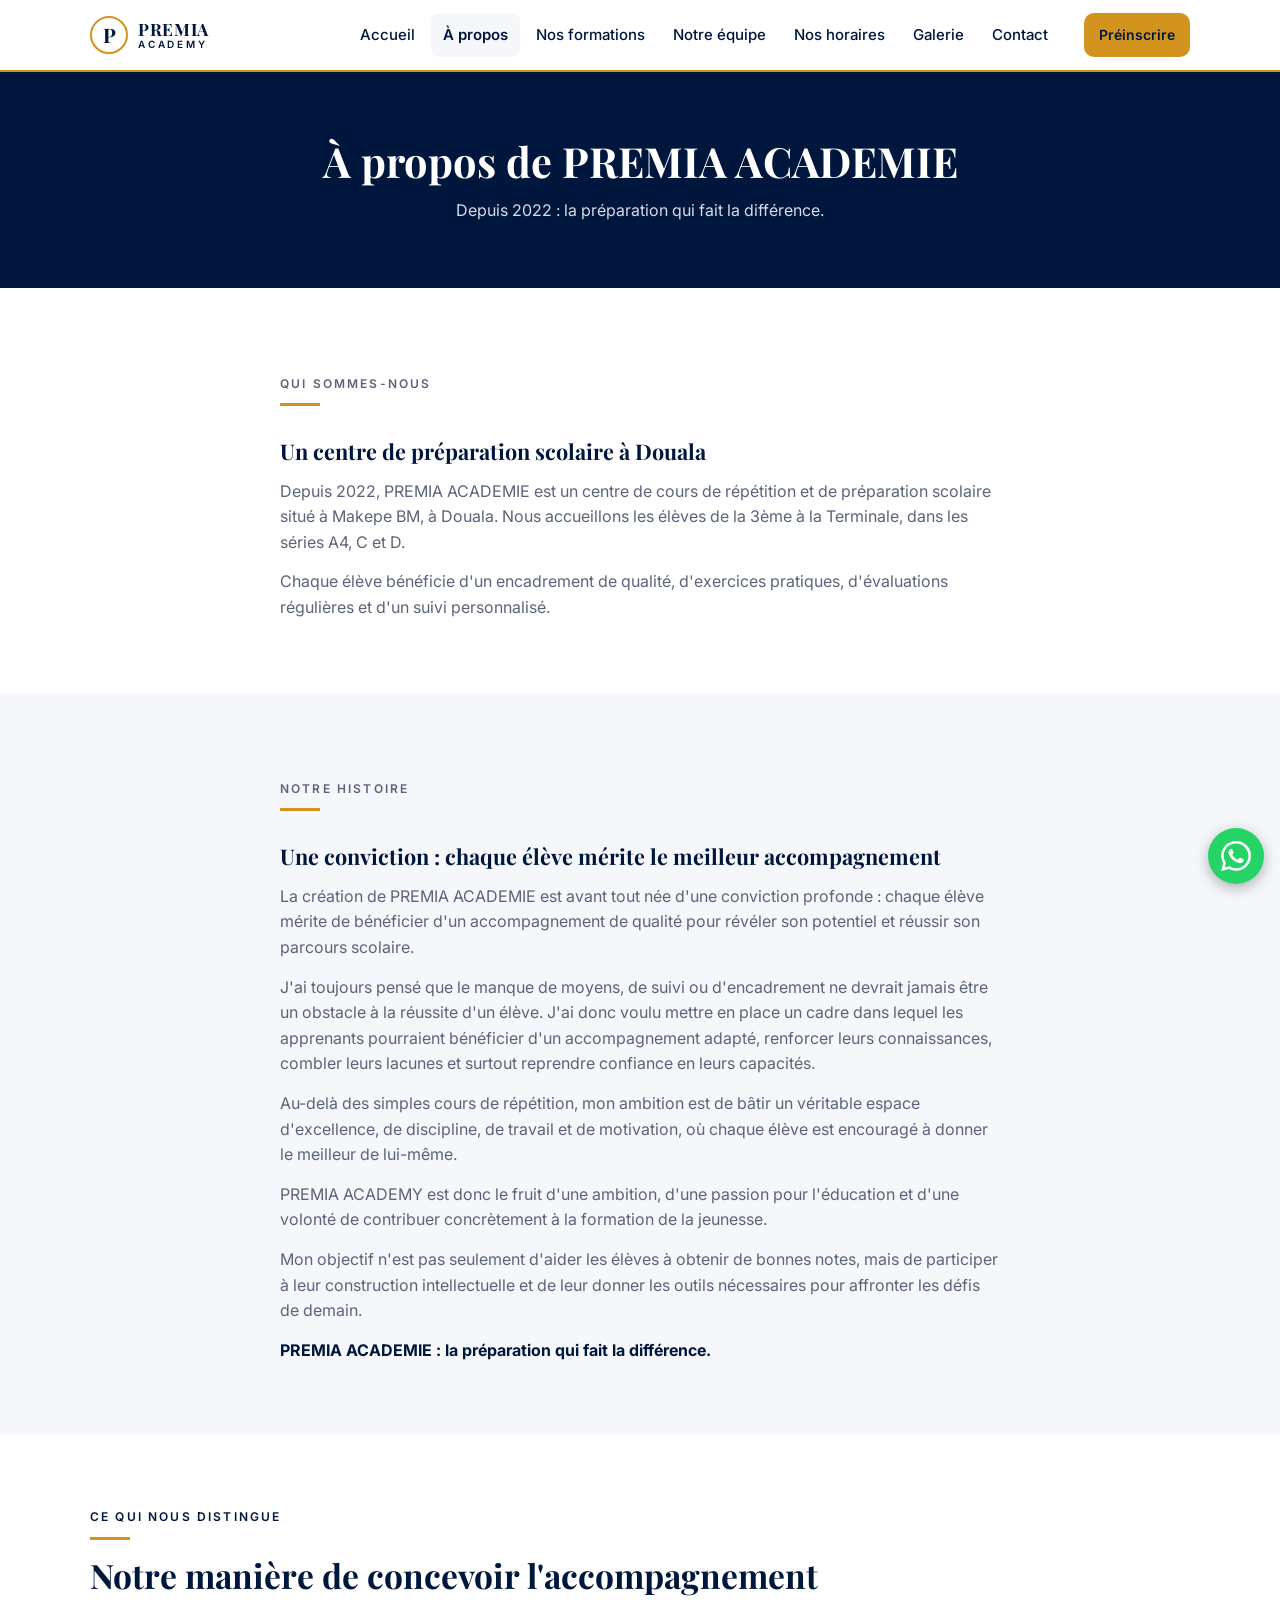
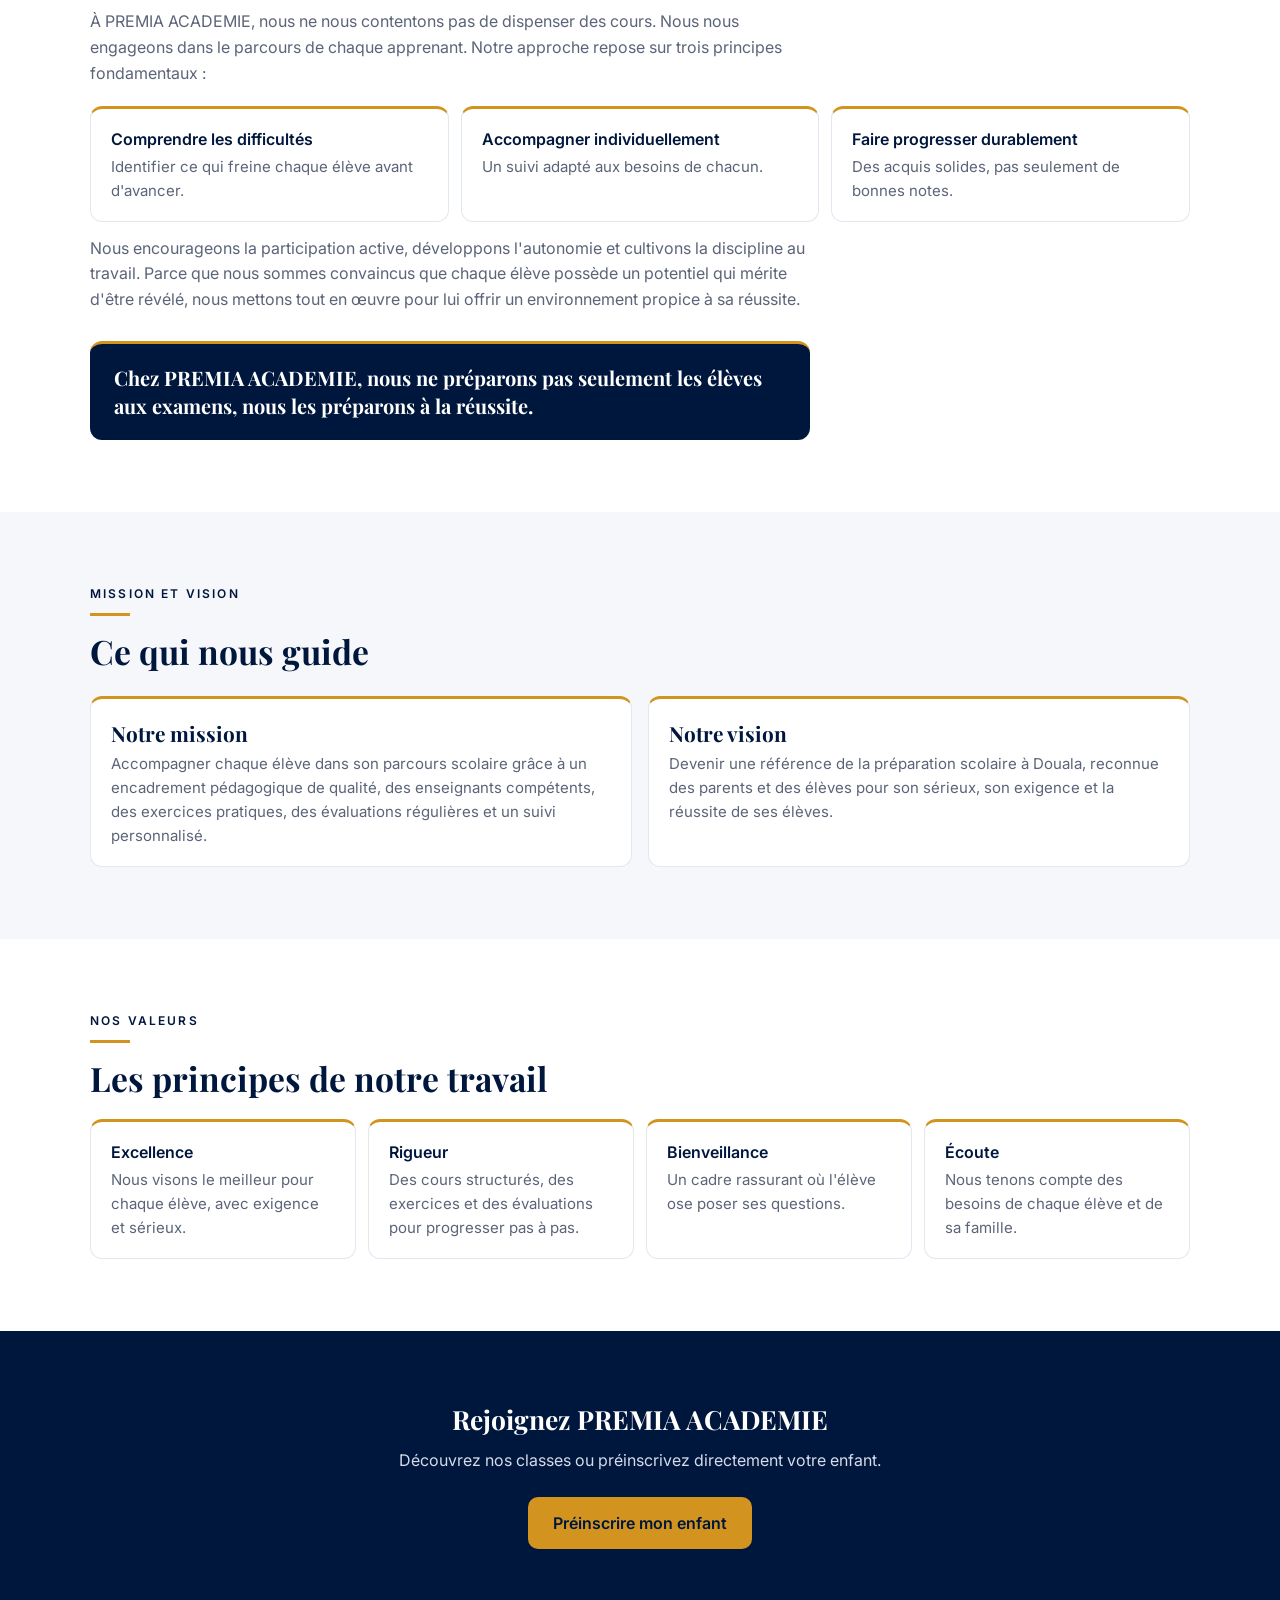
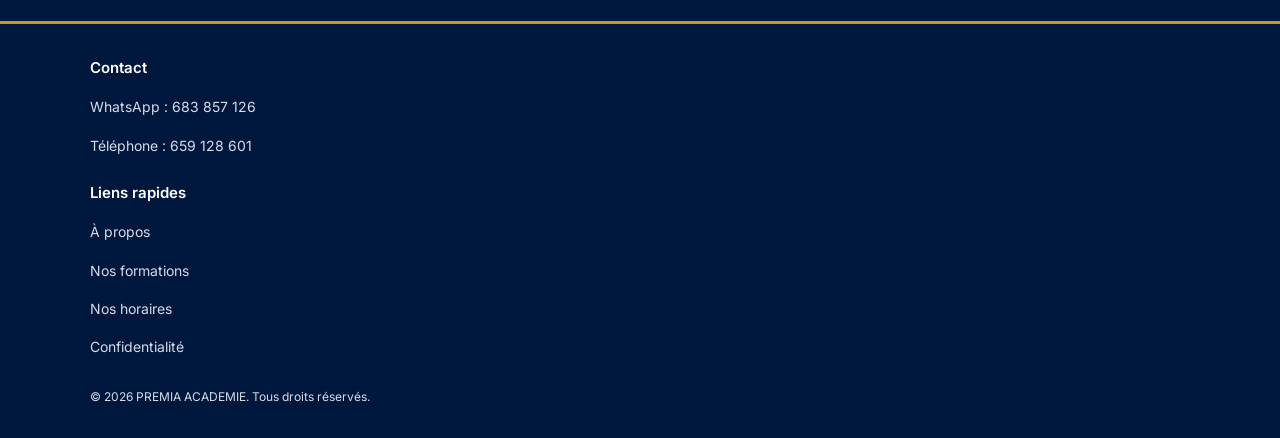
==== commit 21917f78: "Icone WhatsApp sur toutes les pages" ====
--- a/a-propos.html
+++ b/a-propos.html
@@ -173,6 +173,6 @@
     </div>
   </footer>
 
-  <a class="wa-float" href="https://wa.me/237683857126" aria-label="Écrire sur WhatsApp">WA</a>
+<a class="wa-float" href="https://wa.me/237683857126" target="_blank" rel="noopener" aria-label="Écrire à PREMIA ACADEMY sur WhatsApp"><svg viewBox="0 0 24 24" aria-hidden="true"><path d="M17.472 14.382c-.297-.149-1.758-.867-2.03-.967-.273-.099-.471-.148-.67.15-.197.297-.767.966-.94 1.164-.173.199-.347.223-.644.075-.297-.15-1.255-.463-2.39-1.475-.883-.788-1.48-1.761-1.653-2.059-.173-.297-.018-.458.13-.606.134-.133.298-.347.446-.52.149-.174.198-.298.298-.497.099-.198.05-.371-.025-.52-.075-.149-.669-1.612-.916-2.207-.242-.579-.487-.5-.669-.51-.173-.008-.371-.01-.57-.01-.198 0-.52.074-.792.372-.272.297-1.04 1.016-1.04 2.479 0 1.462 1.065 2.875 1.213 3.074.149.198 2.096 3.2 5.077 4.487.709.306 1.262.489 1.694.625.712.227 1.36.195 1.871.118.571-.085 1.758-.719 2.006-1.413.248-.694.248-1.289.173-1.413-.074-.124-.272-.198-.57-.347m-5.421 7.403h-.004a9.87 9.87 0 01-5.031-1.378l-.361-.214-3.741.982.998-3.648-.235-.374a9.86 9.86 0 01-1.51-5.26c.001-5.45 4.436-9.884 9.888-9.884 2.64 0 5.122 1.03 6.988 2.898a9.825 9.825 0 012.893 6.994c-.003 5.45-4.437 9.884-9.885 9.884m8.413-18.297A11.815 11.815 0 0012.05 0C5.495 0 .16 5.335.157 11.892c0 2.096.547 4.142 1.588 5.945L.057 24l6.305-1.654a11.882 11.882 0 005.683 1.448h.005c6.554 0 11.89-5.335 11.893-11.893a11.821 11.821 0 00-3.48-8.413z"/></svg></a>
 </body>
 </html>
--- a/assets/css/style.css
+++ b/assets/css/style.css
@@ -371,135 +371,6 @@
   .equipe-grid { grid-template-columns: repeat(3, 1fr); }
 }
 
-<!DOCTYPE html>
-<html lang="fr">
-<head>
-  <meta charset="UTF-8">
-  <meta name="viewport" content="width=device-width, initial-scale=1">
-  <title>Notre équipe | PREMIA ACADEMY, enseignants à Douala</title>
-  <meta name="description" content="Rencontrez les enseignants de PREMIA ACADEMY à Makepe BM, Douala : des professeurs compétents pour accompagner chaque élève de la 3ème à la Terminale.">
-  <meta name="theme-color" content="#00173D">
-  <meta property="og:type" content="website">
-  <meta property="og:title" content="Notre équipe | PREMIA ACADEMY">
-  <meta property="og:description" content="Des enseignants compétents pour chaque matière.">
-  <meta property="og:image" content="assets/img/logo/logo-complet.png">
-  <link rel="preconnect" href="https://fonts.googleapis.com">
-  <link rel="preconnect" href="https://fonts.gstatic.com" crossorigin>
-  <link href="https://fonts.googleapis.com/css2?family=Inter:wght@400;500;600&family=Playfair+Display:wght@600;700&display=swap" rel="stylesheet">
-  <link rel="stylesheet" href="assets/css/style.css">
-  <script src="assets/js/main.js" defer></script>
-</head>
-<body>
-  <a class="skip-link" href="#contenu">Aller au contenu</a>
-
-  <header class="site-header">
-    <div class="header-inner">
-      <a class="brand" href="index.html" aria-label="PREMIA ACADEMY, accueil">
-        <span class="brand-mono" aria-hidden="true">P</span>
-        <span class="brand-text">
-          <span class="brand-name">PREMIA</span>
-          <span class="brand-sub">ACADEMY</span>
-        </span>
-      </a>
-      <div class="header-actions">
-        <a class="btn btn-gold btn-sm" href="preinscription.html">Préinscrire</a>
-        <button class="nav-toggle" type="button" aria-expanded="false"
-                aria-controls="menu-principal" aria-label="Ouvrir le menu">
-          <span class="nav-toggle-bar"></span>
-        </button>
-      </div>
-    </div>
-    <nav class="main-nav" id="menu-principal" aria-label="Navigation principale">
-      <ul>
-        <li><a href="index.html">Accueil</a></li>
-        <li><a href="a-propos.html">À propos</a></li>
-        <li><a href="formations.html">Nos formations</a></li>
-        <li><a href="equipe.html" aria-current="page">Notre équipe</a></li>
-        <li><a href="horaires.html">Nos horaires</a></li>
-        <li><a href="galerie.html">Galerie</a></li>
-        <li><a href="contact.html">Contact</a></li>
-      </ul>
-    </nav>
-  </header>
-
-  <main id="contenu">
-    <section class="page-hero">
-      <div class="container">
-        <h1>Notre équipe</h1>
-        <p>Des enseignants compétents, engagés dans la réussite de chaque élève.</p>
-      </div>
-    </section>
-
-    <section class="section" aria-labelledby="titre-equipe">
-      <div class="container">
-        <p class="eyebrow">Équipe pédagogique</p>
-        <h2 id="titre-equipe">Ceux qui accompagnent vos enfants</h2>
-
-        <div class="equipe-grid">
-
-          <!-- ===== MODÈLE 1 : sans photo (initiales) ===== -->
-          <article class="membre">
-            <div class="avatar" aria-hidden="true">NN</div>
-            <h3>[NOM DE L'ENSEIGNANT]</h3>
-            <p class="matiere">[Matière]</p>
-            <p class="presentation">[Une phrase de présentation]</p>
-          </article>
-
-          <!-- ===== MODÈLE 2 : avec photo =====
-               Mets la photo dans assets/img/team/ (ex. prenom-nom.jpg)
-          <article class="membre">
-            <img class="avatar" src="assets/img/team/prenom-nom.jpg"
-                 alt="Photo de [Nom de l'enseignant]" width="96" height="96" loading="lazy">
-            <h3>[NOM DE L'ENSEIGNANT]</h3>
-            <p class="matiere">[Matière]</p>
-            <p class="presentation">[Une phrase de présentation]</p>
-          </article>
-          -->
-
-          <article class="membre">
-            <div class="avatar" aria-hidden="true">NN</div>
-            <h3>[NOM DE L'ENSEIGNANT]</h3>
-            <p class="matiere">[Matière]</p>
-            <p class="presentation">[Une phrase de présentation]</p>
-          </article>
-
-          <article class="membre">
-            <div class="avatar" aria-hidden="true">NN</div>
-            <h3>[NOM DE L'ENSEIGNANT]</h3>
-            <p class="matiere">[Matière]</p>
-            <p class="presentation">[Une phrase de présentation]</p>
-          </article>
-
-        </div>
-      </div>
-    </section>
-
-    <section class="cta">
-      <div class="container">
-        <h2>Une question sur nos enseignants ?</h2>
-        <p>Écrivez-nous, nous vous répondons avec plaisir.</p>
-        <a class="btn btn-gold" href="https://wa.me/237683857126">Écrire sur WhatsApp</a>
-      </div>
-    </section>
-  </main>
-
-  <footer class="site-footer">
-    <div class="container">
-      <h3>Contact</h3>
-      <a href="https://wa.me/237683857126">WhatsApp : 683 857 126</a>
-      <a href="tel:+237659128601">Téléphone : 659 128 601</a>
-      <h3>Liens rapides</h3>
-      <a href="a-propos.html">À propos</a>
-      <a href="formations.html">Nos formations</a>
-      <a href="horaires.html">Nos horaires</a>
-      <a href="confidentialite.html">Confidentialité</a>
-      <p class="copyright">© 2026 PREMIA ACADEMY. Tous droits réservés.</p>
-    </div>
-  </footer>
-
-  <a class="wa-float" href="https://wa.me/237683857126" aria-label="Écrire sur WhatsApp">WA</a>
-</body>
-</html>
 
 /* GALERIE PREMIA ACADEMY */
 
@@ -606,4 +477,15 @@
 }
 @media (min-width: 900px) {
   .galerie-grid { grid-template-columns: repeat(4, 1fr); }
+}
+
+/* Bouton WhatsApp flottant : icône */
+.wa-float {
+  color: #fff;
+  bottom: calc(16px + env(safe-area-inset-bottom, 0px));
+}
+.wa-float svg {
+  width: 30px;
+  height: 30px;
+  fill: currentColor;
 }
